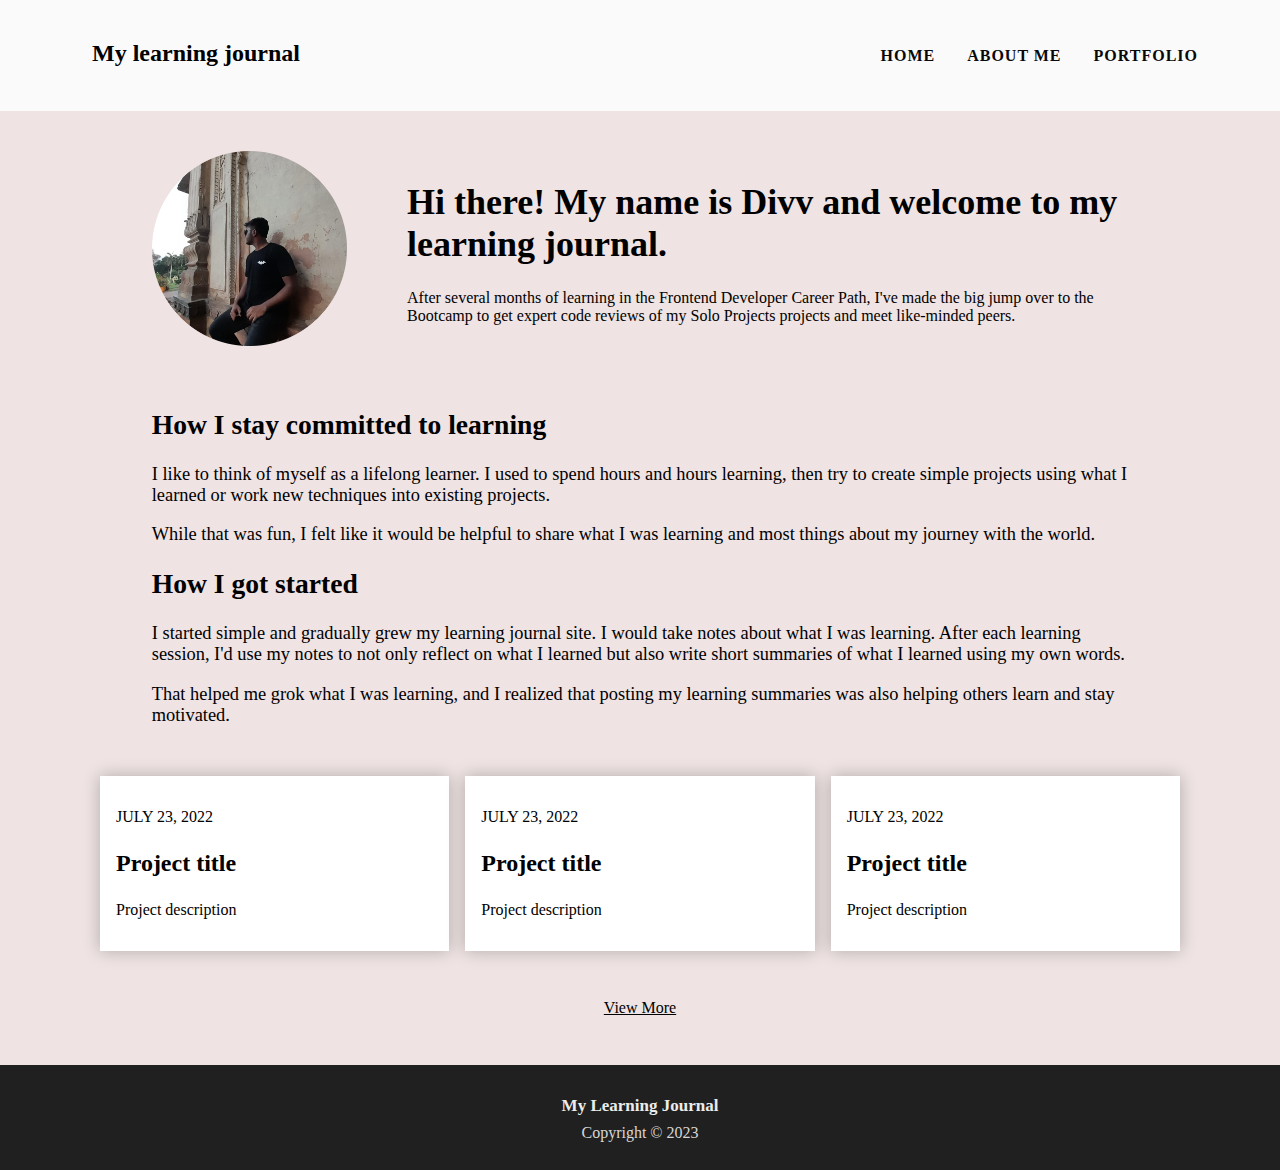
==== about.html @ 4909e025 "add the code" ====
<html>
    <head>
        <meta charset="UTF-8">
        <meta name="viewport" content="width=device-width, initial-scale=1.0">
        <link rel="stylesheet" href="https://cdnjs.cloudflare.com/ajax/libs/normalize/8.0.1/normalize.css">
        <!-- Font Awesome CDN -->
        <link rel="stylesheet" href="https://cdnjs.cloudflare.com/ajax/libs/font-awesome/6.2.0/css/all.min.css" integrity="sha512-xh6O/CkQoPOWDdYTDqeRdPCVd1SpvCA9XXcUnZS2FmJNp1coAFzvtCN9BmamE+4aHK8yyUHUSCcJHgXloTyT2A==" crossorigin="anonymous" referrerpolicy="no-referrer" />
        <title>My Learning Journal</title>
        <link rel="stylesheet" href="css/style.css">
    </head>
    <body>
        <!-- HEADER SECTION -->
        <header>
            <div class="container container-flex">
                <div class="site-title">
                    <i class="fa-brands fa-facebook-messenger"></i>
                     <h2>My learning journal</h2>
                </div>
                <nav>
                    <ul>
                        <li><a href="index.html">HOME</a></li>
                        <li><a href="about.html">ABOUT ME</a></li>
                        <li><a href="https://portfoliov1-divvsaxena.netlify.app/">PORTFOLIO</a></li>
                    </ul>
                </nav>
            </div>
        </header>
        <!-- BODY SECTION -->
        <main>
            <!-- HERO POST -->
            <section >
                <div class="hero-post">
                    <div class="hero-post-main">
                      <img src="images/myphoto.png" alt="" id="mypic" >
                      <div class="about-me">
                        <h1>Hi there! My name is Divv and welcome to my learning journal.</h1>
                        <p>After several months of learning in the Frontend Developer Career Path, I've made the big jump over to the Bootcamp to get expert code reviews of my Solo Projects projects and meet like-minded peers.</p>
                      </div>
                    </div>
                    <div class="content-about-me">
                      <h2>How I stay committed to learning</h2>
                      <p>I like to think of myself as a lifelong learner. I used to spend hours and hours learning, then try to create simple projects using what I learned or work new techniques into existing projects.</p>

                      <p>While that was fun, I felt like it would be helpful to share what I was learning and most things about my journey with the world.
                      </p>

                      <h2>How I got started</h2>

                      <p>I started simple and gradually grew my learning journal site. I would take notes about what I was learning. After each learning session, I'd use my notes to not only reflect on what I learned but also write short summaries of what I learned using my own words.</p>

                      <p>That helped me grok what I was learning, and I realized that posting my learning summaries was also helping others learn and stay motivated.</p>
                    </div>
                </div>
            </section>
            <!-- Other POSTS -->
            <section>
                <div class="portfolio">
                 
            <!--portfolio item 1 -->
            <div class="portfolio-card">
                <img src="https://unsplash.it/700/180" alt="">
                <p>JULY 23, 2022</p>
                <h3 class="portfolio-card-title">Project title</h3>
                <p class="portfolio-card-p">Project description</p>
            </div>
            
            <!--portfolio item 2 -->
            <div class="portfolio-card">
                <img src="https://unsplash.it/700/180" alt="">
                <p>JULY 23, 2022</p>
                <h3 class="portfolio-card-title">Project title</h3>
                <p class="portfolio-card-p">Project description</p>
            </div>
            
            <!--portfolio item 3 -->
            <div class="portfolio-card">
                <img src="https://unsplash.it/700/180" alt="">
                <p>JULY 23, 2022</p>
                <h3 class="portfolio-card-title">Project title</h3>
                <p class="portfolio-card-p">Project description</p>
            </div>
            
        </div>
          </section>
          
        </main>
        <p class="view-more"><a href="">View More</a></p>
        <!-- FOOTER SECTION -->
        <footer>
            <h1>My Learning Journal</h1>
            <p>Copyright © 2023</p>
        </footer>
    </body>
</html>
---- css/style.css ----
html, 
body {
    margin: 0 auto;
    padding: 0;
    background: #efe3e3;
}


/* ================
Layout
================== */

.container {
    width: 90%;
    margin: 0 auto;

}

.container-flex {
    display: flex;
    align-items: baseline;
    justify-content: space-between;
    padding-bottom: 0.625rem;
}

header{
    background: #FAFAFA;
    margin: 0 auto;
    padding: 1.25em;
}
.site-title{
    display: flex;
    gap: 10px;
    align-items: baseline;
}

.fa-brands{
    font-size: 2em;
   
}

.site-title h2{
    margin-bottom: 0;
}
.site-title p{
    margin-top: 0.5em;
}

/* navigation */
nav ul{
    list-style: none;
    padding: 0;
    display: flex;
    justify-content: center;
}
nav li{
    margin-left: 2em;
}

nav a{
    text-decoration: none;
    color: #090909;
    font-weight: 700;
    text-transform: uppercase;
    letter-spacing: 1px;
   
}

nav a:hover,
nav a:focus {
    color: #1792d2;
    border-bottom: 2px solid #1792d2;
}

/* ================
Sections
================== */


.hero-post{
    max-width: 1085px;
    width: 100%;
    position: relative;
    margin: 0 auto;
}
.hero-post h1 a{
    text-decoration: none;
    color: white;
    font-size: 3.4rem;
}
.hero-post h1 a:hover{
    border-bottom: 2px solid white;
    color: white;
    cursor: pointer;
}

.hero-container{
    color: white;
    position: absolute;
    bottom: 300px;
    left: 40px;
}
.hero-container p{
    font-size: 1.2rem;
}

.hero-post img{
   max-width: 100%;
   width:100%;
   max-width: 1085px;
   background-size: cover;
   
}

/*
  FOR GRID
*/
.portfolio {
    padding: 2em;
    display: grid;
    max-width: 1080px;
    margin: 0 auto;
    grid-template-columns: repeat(auto-fill, minmax(330px, 1fr));
    grid-gap: 1em;
} 



.portfolio-title {
    text-align: center;
    color: #00C896;
    grid-column: 1 / -1;
}

img {
    max-width: 100%;
}

.portfolio-card {
    box-shadow: 0 0 1em rgba(0,0,0,.25);
    padding: 1em;
    background: white;
}

.portfolio-card-title {
    font-size: 1.5rem;
    color: #000;
}


/*
VIEW MORE
*/
.view-more{
  max-width: 1085px;
  padding: 1em 0 3em 0;
  margin: 0 auto;
  display: flex;
  justify-content: center;
  align-items: center;
  
}
.view-more a{
    color: #000000;
}
.view-more a:hover,
.view-more a:focus{
    color: #1792d2;
}

footer{
    background: #202020;
    text-align: center;
    padding: 1.25rem;
    margin: 0 auto;
}

footer h1{
    color: #ECECEC;
    font-size: 1.0625rem;
    font-weight: bold;
    margin-bottom: 0;
}
footer p{
    color: #D7D7D7;
    margin: 0.5em;
}

.hero-post-main{
    display: flex;
    width: 90%;
    justify-content: space-between;
    align-items: center;
    padding: 2.5em 0;
    gap: 60px;
    margin: 0 auto;
}

.hero-post-main img{
    width: 20%;

}
.about-me{
    width: 80%;
}

.about-me h1{
    font-size: 2.25rem;
}
.about-me p{
    font-size: 1rem;
}
.content-about-me{
    width: 90%;
    margin: 0 auto;
    font-size: 1.15rem;
}
/*MY JOURNEY PAGE*/
.myjourney {
    font-size: 1.25rem;
}

/*
    Media Queries
    */

    @media (max-width:769px){
        .hero-container{
            position: absolute;
            top: 0px;
            bottom: 100px;
        }
        .hero-post h1 a{
            font-size: 4rem;
        }
        .portfolio{
            max-width: 1000px;
            grid-template-columns: repeat(auto-fill, minmax(300px, 1fr));
        }
        .hero-post-main img{
            width: 30%;
        }
        .about-me h1{
            font-size: 1.8rem;
        }
        .about-me p{
            font-size: 1rem;
        }
        .myjourney{
            width: 80%;
        }
       

    }
    
  @media (max-width:480px){
    .hero-post h1 a{
        font-size: 2rem;
    }
    .container-flex{
        width: 100%;
    }
    
    #date{
        font-size: 0.9rem;
        margin-top: 2rem;
        
    }
    .hero-post img{
        height: 300px;
        background-size: cover;
        object-fit: cover;
    }

    .site-title{
        font-size: 0.7rem;
    }
    header{
        padding: 0.5em 1.25em 0.1em 1.25em;
    }

    nav a{
        font-size: 0.5rem;
    }

    nav li{
        margin-left: 1em;
    }
    .hide{
        display: none;
    }

    /* ABOUT PAGE*/
    .hero-post-main{
        display: block;
        padding-top: 20px;
        padding-bottom: 5px;
    }
    .hero-post-main img{
        width: 45%;
        height: auto;
    }
    .about-me h1{
        font-size: 1.8rem;
    }
    .about-me p{
        font-size: 1rem;
    }
    .about-me{
        width: 90%;
    }
    /*MY JOURNEY*/
    #myjourney-img{
        width: 100%;
        height: 250px;
    }
  }  
  @media (max-width:404px){
    .site-title{
        font-size: 0.5rem;
    }
    header{
        padding: 0em 1.25em 0.4em 1.25em;
    }

    nav a{
        font-size: 0.55rem;
    }
    header{
        padding: 0.6em 1.25em 0.1em 1.25em;
    }
    .hero-post img{
        height: 400px;
        background-size: cover;
        object-fit: cover;
    }
    /* ABOUT PAGE*/
    #mypic{
        height: auto;
        width: 45%;
    }
    .about-me{
        width: 90%;
    }
    .hero-post-main img{
        width: 20%;
        height: auto;
    }
    .about-me h1{
        font-size: 1.8rem;
    }
    .about-me p{
        font-size: 1rem;
    }
  }

  @media (max-width:376px){
    .site-title{
        font-size: 0.5rem;
    }
    .hero-post h1 a{
        font-size: 1.9rem;
    }
    .container-flex{
        padding-bottom: 0;
    }
    header{
        padding: 0em 1.25em 0.4em 1.25em;
    }
    .hero-container{
        text-align: start;
        
    }
    .hero-container p {
        font-size: 1rem;
        text-align: start;
        padding-right: 12px;
        
    }
    .hero-post img{
        height: 400px;
        background-size: cover;
        object-fit: cover;
    }
  }
  @media (max-width:367px){
    .site-title{
        font-size: 0.44rem;
    }
    nav a{
        font-size: 0.39rem;
        font-weight: bolder;
    }
  }

  @media (max-width:321px){
    .portfolio{
    grid-template-columns: repeat(auto-fill, minmax(250px, 1fr));
    }
    .site-title{
        font-size: 0.4rem;
    }
    nav a{
        font-size: 0.38rem;
    }
}
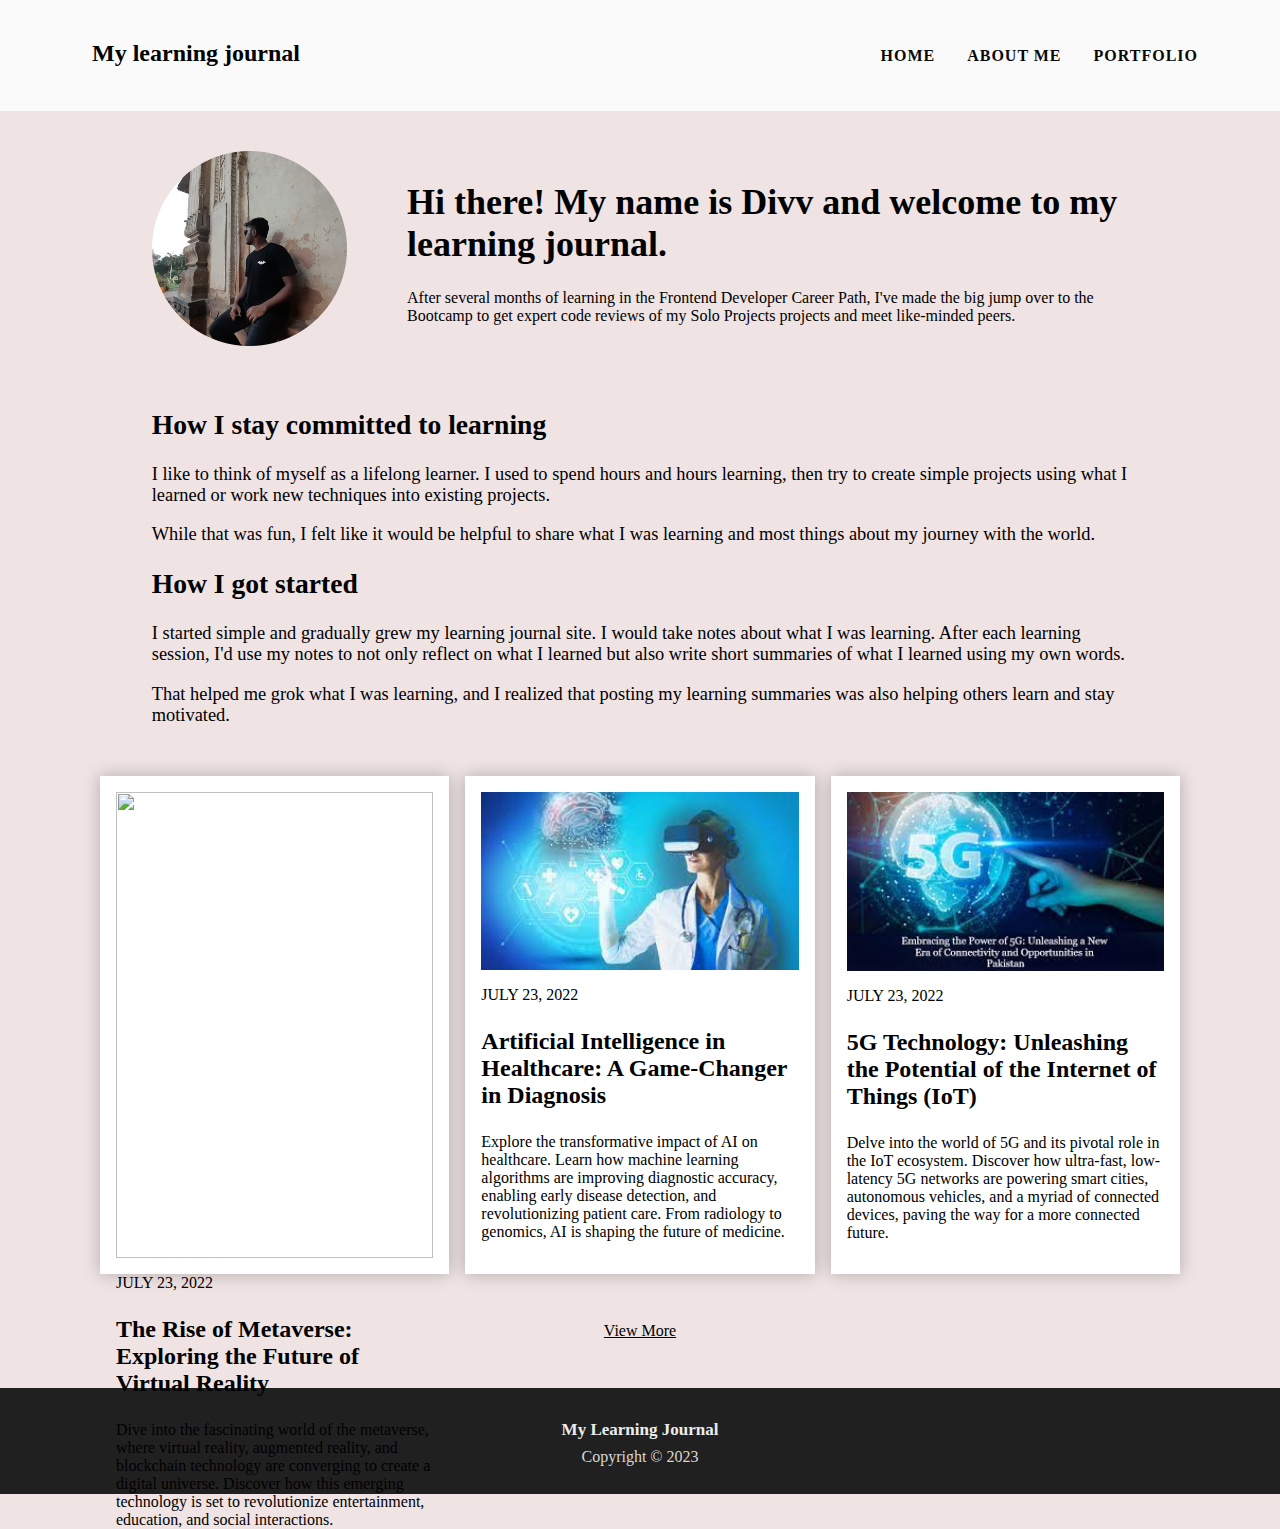
==== commit 5d0f2a5e: "final-ready" ====
--- a/about.html
+++ b/about.html
@@ -55,33 +55,31 @@
             <!-- Other POSTS -->
             <section>
                 <div class="portfolio">
-                 
-            <!--portfolio item 1 -->
-            <div class="portfolio-card">
-                <img src="https://unsplash.it/700/180" alt="">
-                <p>JULY 23, 2022</p>
-                <h3 class="portfolio-card-title">Project title</h3>
-                <p class="portfolio-card-p">Project description</p>
-            </div>
-            
-            <!--portfolio item 2 -->
-            <div class="portfolio-card">
-                <img src="https://unsplash.it/700/180" alt="">
-                <p>JULY 23, 2022</p>
-                <h3 class="portfolio-card-title">Project title</h3>
-                <p class="portfolio-card-p">Project description</p>
-            </div>
-            
-            <!--portfolio item 3 -->
-            <div class="portfolio-card">
-                <img src="https://unsplash.it/700/180" alt="">
-                <p>JULY 23, 2022</p>
-                <h3 class="portfolio-card-title">Project title</h3>
-                <p class="portfolio-card-p">Project description</p>
-            </div>
-            
-        </div>
-          </section>
+                    <!--portfolio item 1 -->
+                    <div class="portfolio-card">
+                       <img src="https://interplex.com/wp-content/uploads/Picture1.jpg" alt="" width="100%">
+                       <p>JULY 23, 2022</p>
+                       <h3 class="portfolio-card-title">The Rise of Metaverse: Exploring the Future of Virtual Reality</h3>
+                       <p class="portfolio-card-p">Dive into the fascinating world of the metaverse, where virtual reality, augmented reality, and blockchain technology are converging to create a digital universe. Discover how this emerging technology is set to revolutionize entertainment, education, and social interactions.</p>
+                   </div>
+                   
+                   <!--portfolio item 2 -->
+                   <div class="portfolio-card">
+                       <img src="[data-uri]" alt="" width="100%">
+                       <p>JULY 23, 2022</p>
+                       <h3 class="portfolio-card-title">Artificial Intelligence in Healthcare: A Game-Changer in Diagnosis</h3>
+                       <p class="portfolio-card-p">Explore the transformative impact of AI on healthcare. Learn how machine learning algorithms are improving diagnostic accuracy, enabling early disease detection, and revolutionizing patient care. From radiology to genomics, AI is shaping the future of medicine.</p>
+                   </div>
+   
+                   <!--portfolio item 3 -->
+                   <div class="portfolio-card">
+                       <img src="[data-uri]" alt="" width="100%">
+                       <p>JULY 23, 2022</p>
+                       <h3 class="portfolio-card-title">5G Technology: Unleashing the Potential of the Internet of Things (IoT)</h3>
+                       <p class="portfolio-card-p">Delve into the world of 5G and its pivotal role in the IoT ecosystem. Discover how ultra-fast, low-latency 5G networks are powering smart cities, autonomous vehicles, and a myriad of connected devices, paving the way for a more connected future.</p>
+                   </div>     
+                </div>
+              </section>
           
         </main>
         <p class="view-more"><a href="">View More</a></p>
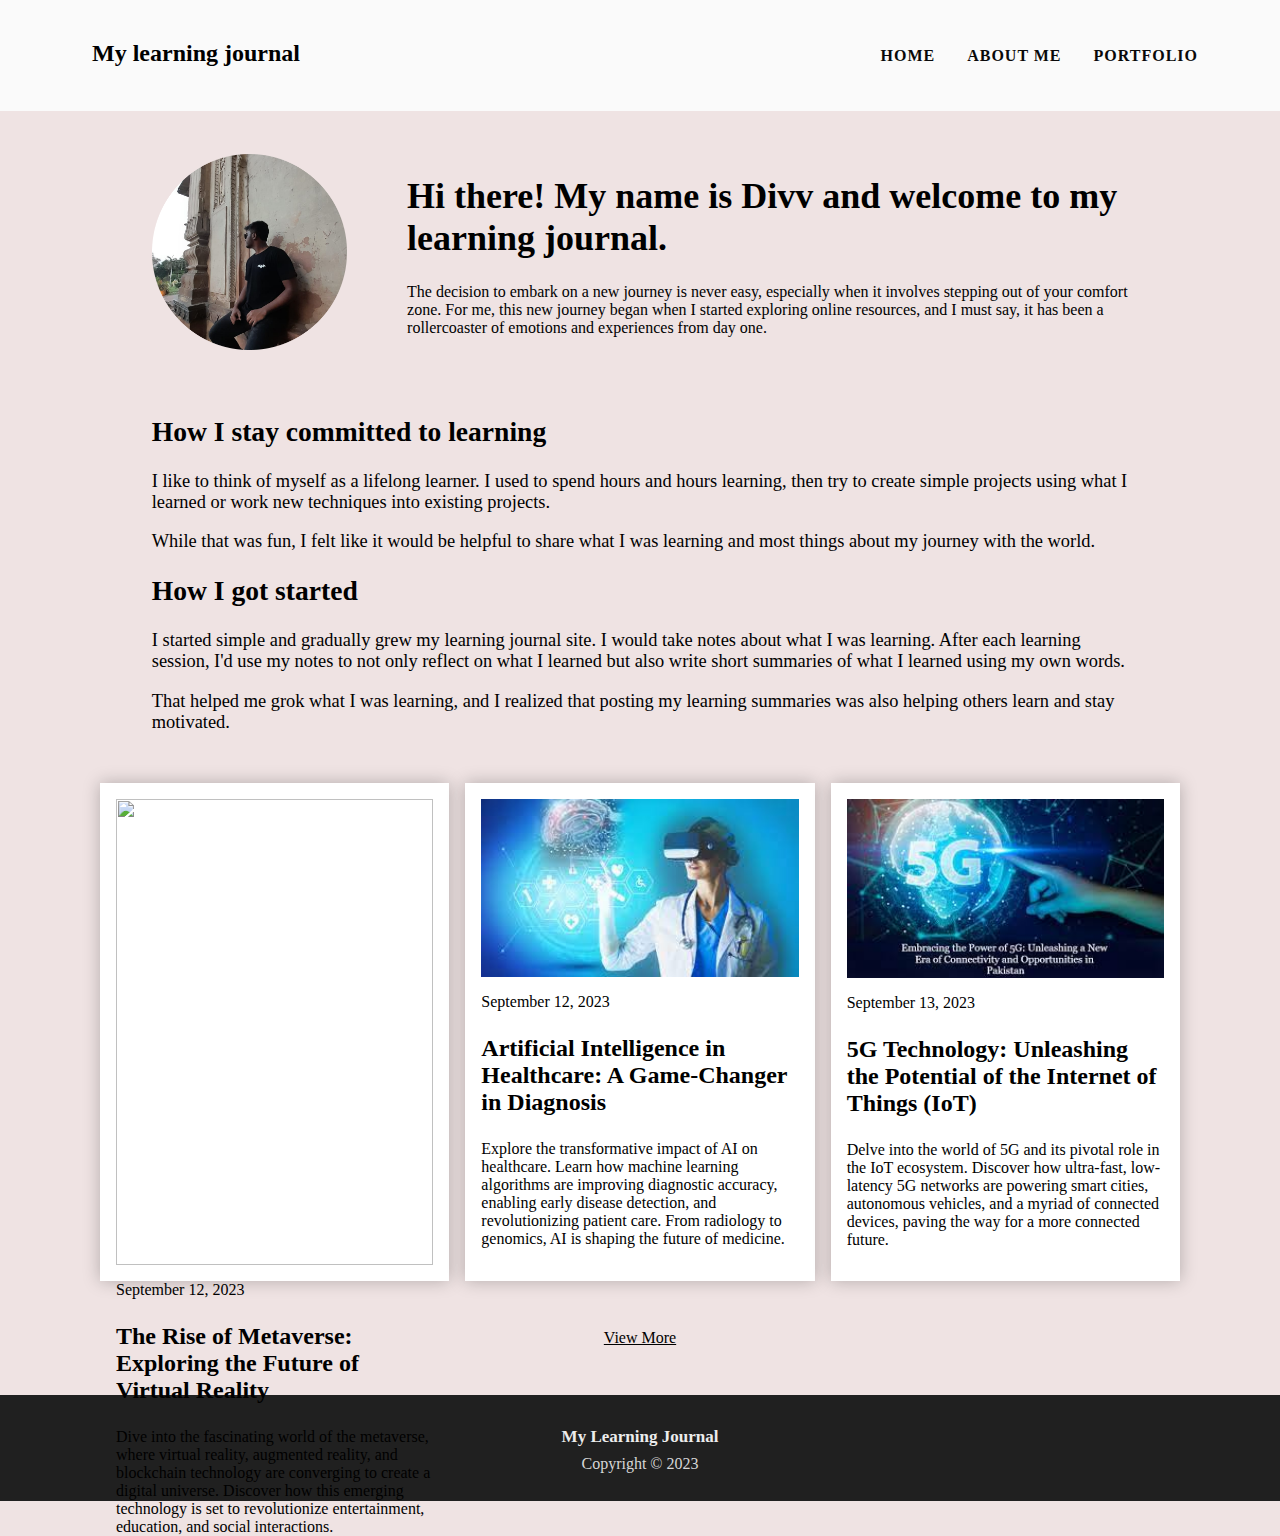
==== commit d3c8d2e5: "fixes" ====
--- a/about.html
+++ b/about.html
@@ -34,7 +34,7 @@
                       <img src="images/myphoto.png" alt="" id="mypic" >
                       <div class="about-me">
                         <h1>Hi there! My name is Divv and welcome to my learning journal.</h1>
-                        <p>After several months of learning in the Frontend Developer Career Path, I've made the big jump over to the Bootcamp to get expert code reviews of my Solo Projects projects and meet like-minded peers.</p>
+                        <p>The decision to embark on a new journey is never easy, especially when it involves stepping out of your comfort zone. For me, this new journey began when I started exploring online resources, and I must say, it has been a rollercoaster of emotions and experiences from day one.</p>
                       </div>
                     </div>
                     <div class="content-about-me">
@@ -57,27 +57,28 @@
                 <div class="portfolio">
                     <!--portfolio item 1 -->
                     <div class="portfolio-card">
-                       <img src="https://interplex.com/wp-content/uploads/Picture1.jpg" alt="" width="100%">
-                       <p>JULY 23, 2022</p>
-                       <h3 class="portfolio-card-title">The Rise of Metaverse: Exploring the Future of Virtual Reality</h3>
-                       <p class="portfolio-card-p">Dive into the fascinating world of the metaverse, where virtual reality, augmented reality, and blockchain technology are converging to create a digital universe. Discover how this emerging technology is set to revolutionize entertainment, education, and social interactions.</p>
-                   </div>
-                   
-                   <!--portfolio item 2 -->
-                   <div class="portfolio-card">
-                       <img src="[data-uri]" alt="" width="100%">
-                       <p>JULY 23, 2022</p>
-                       <h3 class="portfolio-card-title">Artificial Intelligence in Healthcare: A Game-Changer in Diagnosis</h3>
-                       <p class="portfolio-card-p">Explore the transformative impact of AI on healthcare. Learn how machine learning algorithms are improving diagnostic accuracy, enabling early disease detection, and revolutionizing patient care. From radiology to genomics, AI is shaping the future of medicine.</p>
-                   </div>
-   
-                   <!--portfolio item 3 -->
-                   <div class="portfolio-card">
-                       <img src="[data-uri]" alt="" width="100%">
-                       <p>JULY 23, 2022</p>
-                       <h3 class="portfolio-card-title">5G Technology: Unleashing the Potential of the Internet of Things (IoT)</h3>
-                       <p class="portfolio-card-p">Delve into the world of 5G and its pivotal role in the IoT ecosystem. Discover how ultra-fast, low-latency 5G networks are powering smart cities, autonomous vehicles, and a myriad of connected devices, paving the way for a more connected future.</p>
-                   </div>     
+                        <img src="https://interplex.com/wp-content/uploads/Picture1.jpg" alt="" width="100%">
+                        <p>September 12, 2023</p>
+                        <h3 class="portfolio-card-title">The Rise of Metaverse: Exploring the Future of Virtual Reality</h3>
+                        <p class="portfolio-card-p">Dive into the fascinating world of the metaverse, where virtual reality, augmented reality, and blockchain technology are converging to create a digital universe. Discover how this emerging technology is set to revolutionize entertainment, education, and social interactions.</p>
+                    </div>
+                    
+                    <!--portfolio item 2 -->
+                    <div class="portfolio-card">
+                        <img src="[data-uri]" alt="" width="100%">
+                        <p>September 12, 2023</p>
+                        <h3 class="portfolio-card-title">Artificial Intelligence in Healthcare: A Game-Changer in Diagnosis</h3>
+                        <p class="portfolio-card-p">Explore the transformative impact of AI on healthcare. Learn how machine learning algorithms are improving diagnostic accuracy, enabling early disease detection, and revolutionizing patient care. From radiology to genomics, AI is shaping the future of medicine.</p>
+                    </div>
+                    
+                    <!--portfolio item 3 -->
+                    <div class="portfolio-card">
+                        <img src="[data-uri]" alt="" width="100%">
+                        <p>September 13, 2023</p>
+                        <h3 class="portfolio-card-title">5G Technology: Unleashing the Potential of the Internet of Things (IoT)</h3>
+                        <p class="portfolio-card-p">Delve into the world of 5G and its pivotal role in the IoT ecosystem. Discover how ultra-fast, low-latency 5G networks are powering smart cities, autonomous vehicles, and a myriad of connected devices, paving the way for a more connected future.</p>
+                    </div>
+                    
                 </div>
               </section>
           
--- a/css/style.css
+++ b/css/style.css
@@ -140,6 +140,12 @@
     box-shadow: 0 0 1em rgba(0,0,0,.25);
     padding: 1em;
     background: white;
+    
+}
+.portfolio-card:hover,
+.portfolio-card:focus{
+    cursor: pointer;
+    background-color: #d0eae4;
 }
 
 .portfolio-card-title {
@@ -198,10 +204,18 @@
 
 .hero-post-main img{
     width: 20%;
-
-}
+}
+
+.hero-post-main img:hover{
+    width: 30%;
+}
+
 .about-me{
     width: 80%;
+}
+.about-me:hover,
+.about-me:focus{
+    color: #092b3e;
 }
 
 .about-me h1{
@@ -326,6 +340,9 @@
     nav a{
         font-size: 0.55rem;
     }
+    nav a:hover{
+        color: #1792d2;
+    }
     header{
         padding: 0.6em 1.25em 0.1em 1.25em;
     }
@@ -388,7 +405,7 @@
         font-size: 0.44rem;
     }
     nav a{
-        font-size: 0.39rem;
+        font-size: 0.45rem;
         font-weight: bolder;
     }
   }
